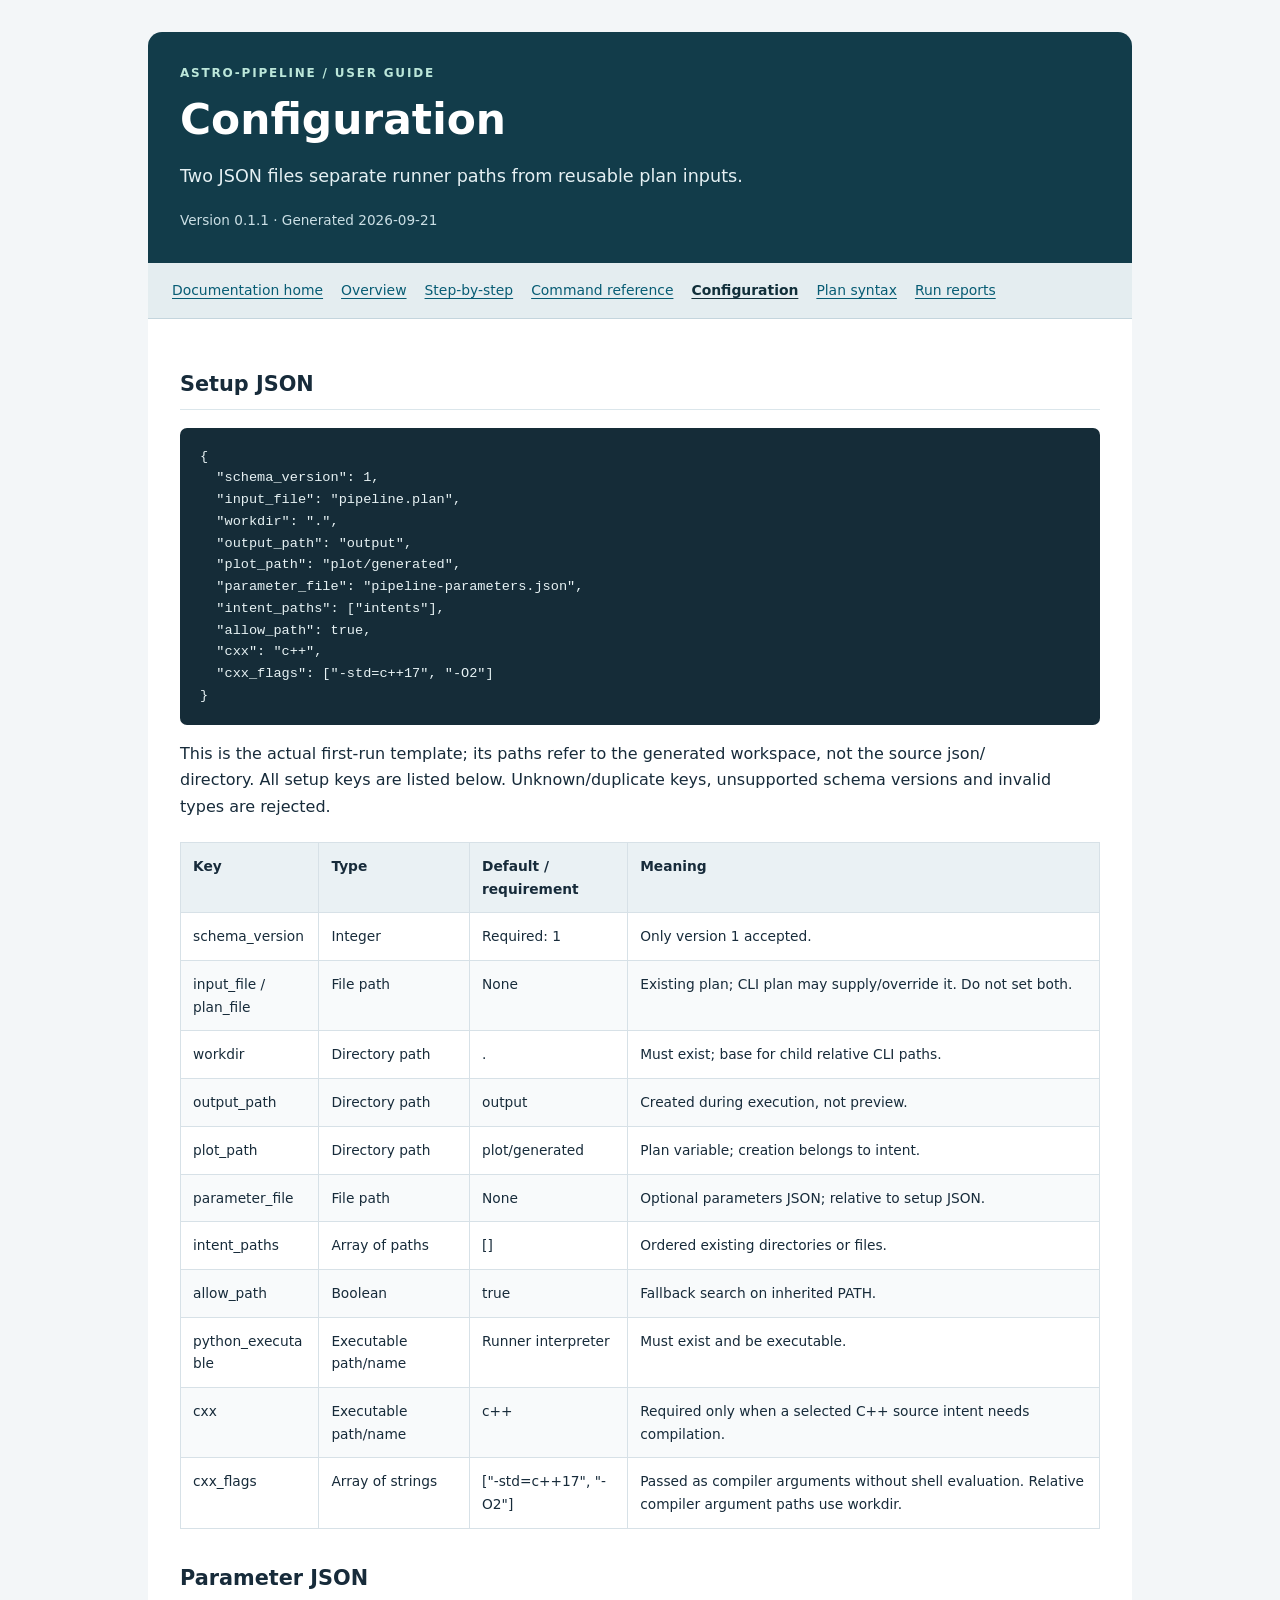
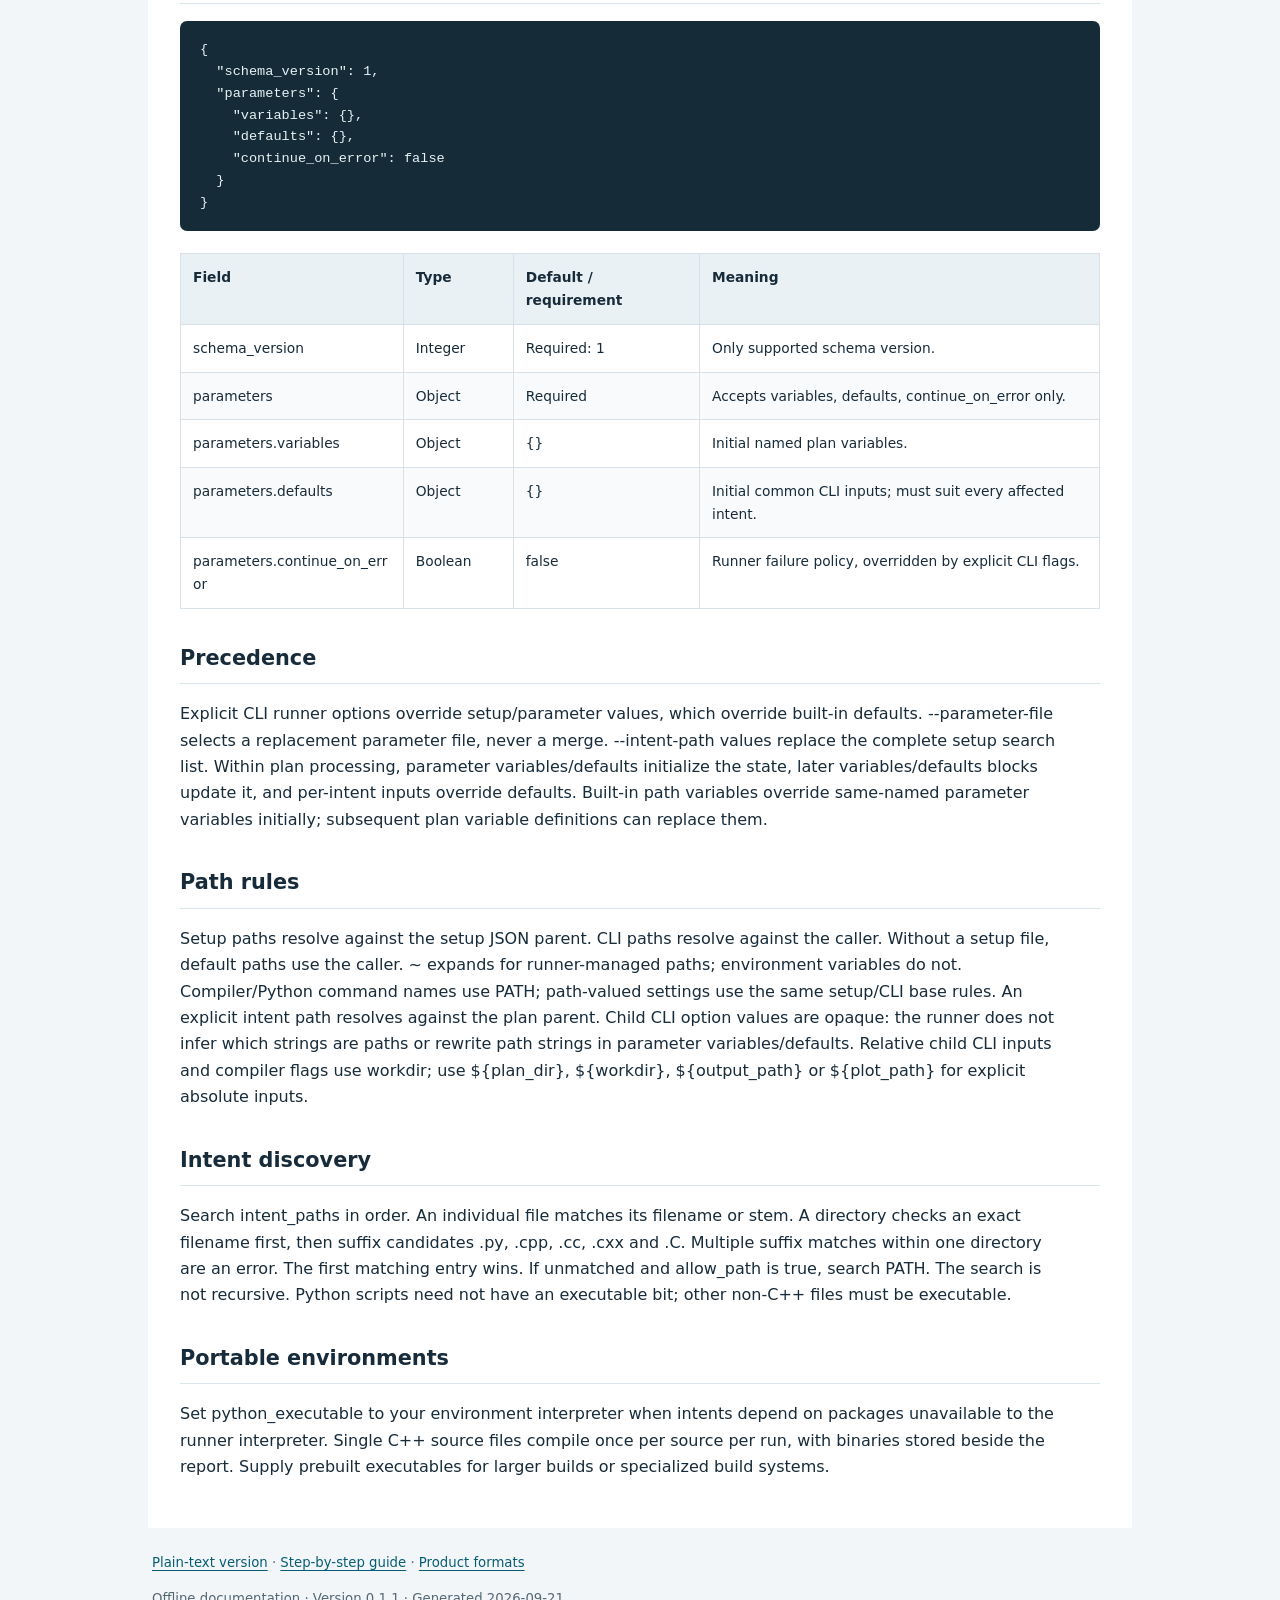
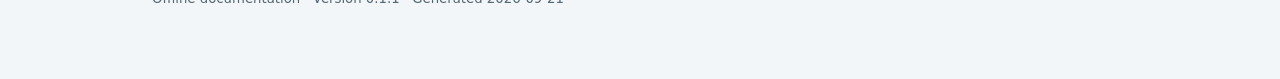
==== docs/astro-pipeline-configuration.html @ 8d509299 "Release 0.1.1 with offline manuals and correct version reporting" ====
<!doctype html>
<html lang="en"><head><meta charset="utf-8"><meta name="viewport" content="width=device-width, initial-scale=1"><title>Configuration · astro-pipeline</title><link rel="stylesheet" href="style.css"></head><body><a class="skip" href="#content">Skip to content</a><header><p class="eyebrow">ASTRO-PIPELINE / USER GUIDE</p><h1>Configuration</h1><p class="subtitle">Two JSON files separate runner paths from reusable plan inputs.</p><p class="version">Version 0.1.1 · Generated 2026-09-21</p></header><nav aria-label="Documentation Tree"><a href="index.html">Documentation home</a><a href="README.html">Overview</a><a href="astro-pipeline-step-by-step.html">Step-by-step</a><a href="pipeline-plan-run.html">Command reference</a><a href="astro-pipeline-configuration.html" aria-current="page">Configuration</a><a href="astro-pipeline-plan-syntax.html">Plan syntax</a><a href="astro-pipeline-product-report.html">Run reports</a></nav><main id="content"><h2>Setup JSON</h2><pre><code>{
  &quot;schema_version&quot;: 1,
  &quot;input_file&quot;: &quot;pipeline.plan&quot;,
  &quot;workdir&quot;: &quot;.&quot;,
  &quot;output_path&quot;: &quot;output&quot;,
  &quot;plot_path&quot;: &quot;plot/generated&quot;,
  &quot;parameter_file&quot;: &quot;pipeline-parameters.json&quot;,
  &quot;intent_paths&quot;: [&quot;intents&quot;],
  &quot;allow_path&quot;: true,
  &quot;cxx&quot;: &quot;c++&quot;,
  &quot;cxx_flags&quot;: [&quot;-std=c++17&quot;, &quot;-O2&quot;]
}</code></pre><p>This is the actual first-run template; its paths refer to the generated workspace, not the source json/ directory. All setup keys are listed below. Unknown/duplicate keys, unsupported schema versions and invalid types are rejected.</p><div class="table-wrap"><table><thead><tr><th scope="col">Key</th><th scope="col">Type</th><th scope="col">Default / requirement</th><th scope="col">Meaning</th></tr></thead><tbody><tr><td>schema_version</td><td>Integer</td><td>Required: 1</td><td>Only version 1 accepted.</td></tr><tr><td>input_file / plan_file</td><td>File path</td><td>None</td><td>Existing plan; CLI plan may supply/override it. Do not set both.</td></tr><tr><td>workdir</td><td>Directory path</td><td>.</td><td>Must exist; base for child relative CLI paths.</td></tr><tr><td>output_path</td><td>Directory path</td><td>output</td><td>Created during execution, not preview.</td></tr><tr><td>plot_path</td><td>Directory path</td><td>plot/generated</td><td>Plan variable; creation belongs to intent.</td></tr><tr><td>parameter_file</td><td>File path</td><td>None</td><td>Optional parameters JSON; relative to setup JSON.</td></tr><tr><td>intent_paths</td><td>Array of paths</td><td>[]</td><td>Ordered existing directories or files.</td></tr><tr><td>allow_path</td><td>Boolean</td><td>true</td><td>Fallback search on inherited PATH.</td></tr><tr><td>python_executable</td><td>Executable path/name</td><td>Runner interpreter</td><td>Must exist and be executable.</td></tr><tr><td>cxx</td><td>Executable path/name</td><td>c++</td><td>Required only when a selected C++ source intent needs compilation.</td></tr><tr><td>cxx_flags</td><td>Array of strings</td><td>[&quot;-std=c++17&quot;, &quot;-O2&quot;]</td><td>Passed as compiler arguments without shell evaluation. Relative compiler argument paths use workdir.</td></tr></tbody></table></div><h2>Parameter JSON</h2><pre><code>{
  &quot;schema_version&quot;: 1,
  &quot;parameters&quot;: {
    &quot;variables&quot;: {},
    &quot;defaults&quot;: {},
    &quot;continue_on_error&quot;: false
  }
}</code></pre><div class="table-wrap"><table><thead><tr><th scope="col">Field</th><th scope="col">Type</th><th scope="col">Default / requirement</th><th scope="col">Meaning</th></tr></thead><tbody><tr><td>schema_version</td><td>Integer</td><td>Required: 1</td><td>Only supported schema version.</td></tr><tr><td>parameters</td><td>Object</td><td>Required</td><td>Accepts variables, defaults, continue_on_error only.</td></tr><tr><td>parameters.variables</td><td>Object</td><td>{}</td><td>Initial named plan variables.</td></tr><tr><td>parameters.defaults</td><td>Object</td><td>{}</td><td>Initial common CLI inputs; must suit every affected intent.</td></tr><tr><td>parameters.continue_on_error</td><td>Boolean</td><td>false</td><td>Runner failure policy, overridden by explicit CLI flags.</td></tr></tbody></table></div><h2>Precedence</h2><p>Explicit CLI runner options override setup/parameter values, which override built-in defaults. --parameter-file selects a replacement parameter file, never a merge. --intent-path values replace the complete setup search list. Within plan processing, parameter variables/defaults initialize the state, later variables/defaults blocks update it, and per-intent inputs override defaults. Built-in path variables override same-named parameter variables initially; subsequent plan variable definitions can replace them.</p><h2>Path rules</h2><p>Setup paths resolve against the setup JSON parent. CLI paths resolve against the caller. Without a setup file, default paths use the caller. ~ expands for runner-managed paths; environment variables do not. Compiler/Python command names use PATH; path-valued settings use the same setup/CLI base rules. An explicit intent path resolves against the plan parent. Child CLI option values are opaque: the runner does not infer which strings are paths or rewrite path strings in parameter variables/defaults. Relative child CLI inputs and compiler flags use workdir; use ${plan_dir}, ${workdir}, ${output_path} or ${plot_path} for explicit absolute inputs.</p><h2>Intent discovery</h2><p>Search intent_paths in order. An individual file matches its filename or stem. A directory checks an exact filename first, then suffix candidates .py, .cpp, .cc, .cxx and .C. Multiple suffix matches within one directory are an error. The first matching entry wins. If unmatched and allow_path is true, search PATH. The search is not recursive. Python scripts need not have an executable bit; other non-C++ files must be executable.</p><h2>Portable environments</h2><p>Set python_executable to your environment interpreter when intents depend on packages unavailable to the runner interpreter. Single C++ source files compile once per source per run, with binaries stored beside the report. Supply prebuilt executables for larger builds or specialized build systems.</p></main><footer><a href="astro-pipeline-configuration.txt">Plain-text version</a> · <a href="astro-pipeline-step-by-step.html">Step-by-step guide</a> · <a href="astro-pipeline-product-report.html">Product formats</a><p>Offline documentation · Version 0.1.1 · Generated 2026-09-21</p></footer></body></html>
---- docs/style.css ----
:root { color-scheme: light; font-family: system-ui, -apple-system, sans-serif; color: #172b3a; background: #f3f6f8; line-height: 1.65; }
* { box-sizing: border-box; }
body { max-width: 1040px; margin: auto; padding: 32px 28px; }
header { padding: 32px; border-radius: 14px 14px 0 0; background: #123c4a; color: #fff; }
h1 { font-size: clamp(1.8rem, 5vw, 2.65rem); line-height: 1.15; margin: 12px 0; }
.eyebrow { font-size: .75rem; letter-spacing: .15em; color: #bce7da; font-weight: 700; margin: 0; }
.subtitle { font-size: 1.1rem; max-width: 760px; color: #e5f0f3; }
.version { font-size: .85rem; color: #cbdfe5; margin-bottom: 0; }
nav { display: flex; flex-wrap: wrap; gap: 6px 18px; padding: 16px 24px; background: #e4edf0; border-bottom: 1px solid #c4d5dd; }
a { color: #075c74; text-underline-offset: 3px; }
nav a { font-size: .87rem; }
nav a[aria-current] { font-weight: 750; color: #112f3a; }
main { padding: 16px 32px 32px; background: white; }
h2 { font-size: 1.3rem; border-bottom: 1px solid #dbe6eb; padding-bottom: 8px; margin-top: 32px; }
p { max-width: 86ch; }
pre { background: #152c38; color: #e7f2f4; padding: 18px 20px; border-radius: 7px; overflow-x: auto; font-size: .85rem; line-height: 1.6; }
code { font-family: ui-monospace, monospace; }
.table-wrap { overflow-x: auto; margin: 22px 0; }
table { width: 100%; border-collapse: collapse; font-size: .86rem; text-align: left; }
th { background: #eaf1f4; font-weight: 700; }
th, td { padding: 12px; border: 1px solid #d7e1e7; vertical-align: top; overflow-wrap: anywhere; min-width: 110px; }
tr:nth-child(even) { background: #f8fafb; }
footer { font-size: .83rem; padding: 24px 4px; color: #536875; }
.skip { position: absolute; left: -10000px; }
.skip:focus { position: static; }
@media (max-width: 600px) { body { padding: 12px; } header { padding: 24px 20px; } main { padding: 8px 18px 24px; } nav { padding: 14px 18px; } pre { padding: 14px; } }
@media print { body { max-width: none; padding: 0; background: white; } nav, .skip { display: none; } pre { white-space: pre-wrap; color: black; background: #eee; } }
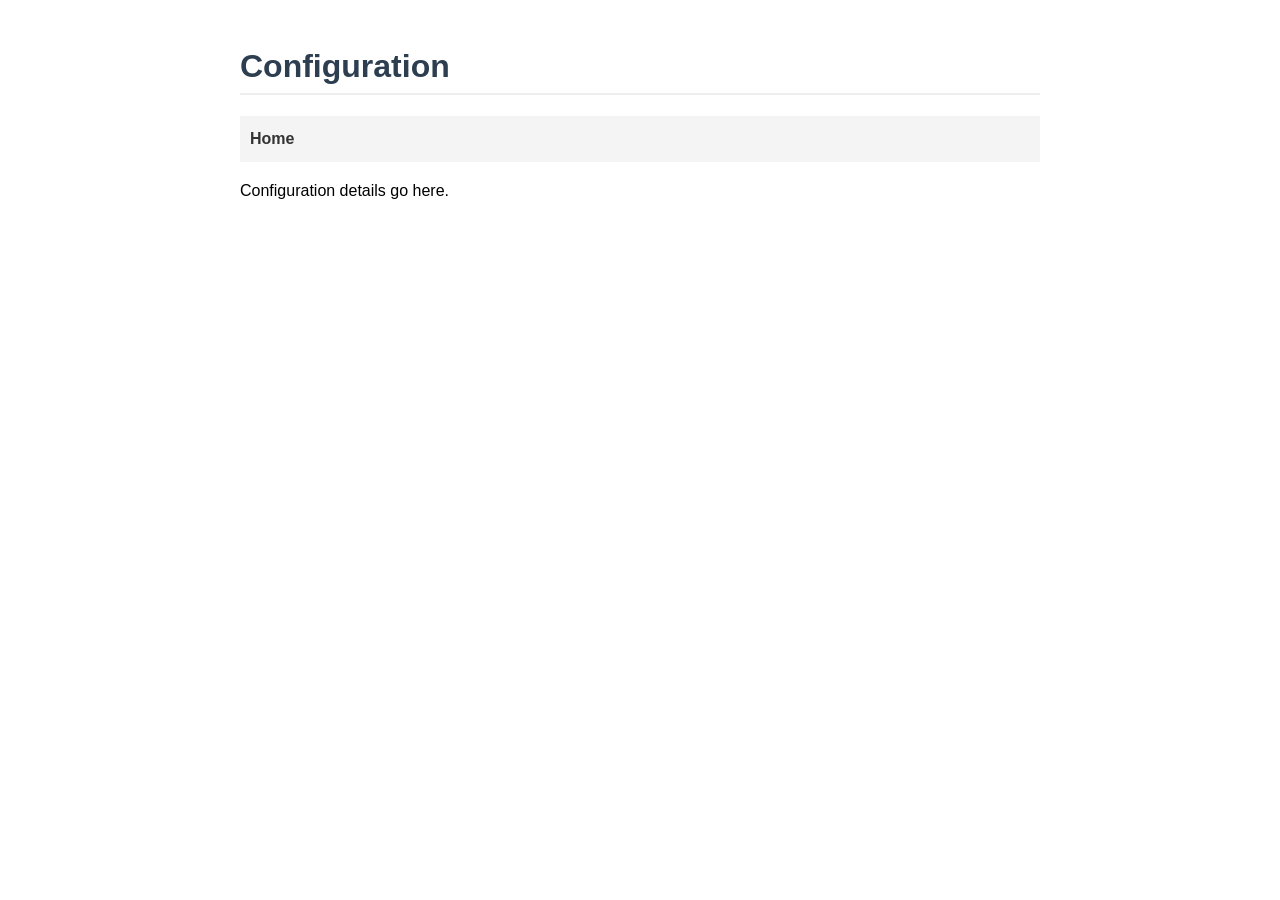
==== commit 9f212ccb: "chore: bump version to 0.2.0 and update documentation with installation best practices" ====
--- a/docs/astro-pipeline-configuration.html
+++ b/docs/astro-pipeline-configuration.html
@@ -1,20 +1,12 @@
-<!doctype html>
-<html lang="en"><head><meta charset="utf-8"><meta name="viewport" content="width=device-width, initial-scale=1"><title>Configuration · astro-pipeline</title><link rel="stylesheet" href="style.css"></head><body><a class="skip" href="#content">Skip to content</a><header><p class="eyebrow">ASTRO-PIPELINE / USER GUIDE</p><h1>Configuration</h1><p class="subtitle">Two JSON files separate runner paths from reusable plan inputs.</p><p class="version">Version 0.1.1 · Generated 2026-09-21</p></header><nav aria-label="Documentation Tree"><a href="index.html">Documentation home</a><a href="README.html">Overview</a><a href="astro-pipeline-step-by-step.html">Step-by-step</a><a href="pipeline-plan-run.html">Command reference</a><a href="astro-pipeline-configuration.html" aria-current="page">Configuration</a><a href="astro-pipeline-plan-syntax.html">Plan syntax</a><a href="astro-pipeline-product-report.html">Run reports</a></nav><main id="content"><h2>Setup JSON</h2><pre><code>{
-  &quot;schema_version&quot;: 1,
-  &quot;input_file&quot;: &quot;pipeline.plan&quot;,
-  &quot;workdir&quot;: &quot;.&quot;,
-  &quot;output_path&quot;: &quot;output&quot;,
-  &quot;plot_path&quot;: &quot;plot/generated&quot;,
-  &quot;parameter_file&quot;: &quot;pipeline-parameters.json&quot;,
-  &quot;intent_paths&quot;: [&quot;intents&quot;],
-  &quot;allow_path&quot;: true,
-  &quot;cxx&quot;: &quot;c++&quot;,
-  &quot;cxx_flags&quot;: [&quot;-std=c++17&quot;, &quot;-O2&quot;]
-}</code></pre><p>This is the actual first-run template; its paths refer to the generated workspace, not the source json/ directory. All setup keys are listed below. Unknown/duplicate keys, unsupported schema versions and invalid types are rejected.</p><div class="table-wrap"><table><thead><tr><th scope="col">Key</th><th scope="col">Type</th><th scope="col">Default / requirement</th><th scope="col">Meaning</th></tr></thead><tbody><tr><td>schema_version</td><td>Integer</td><td>Required: 1</td><td>Only version 1 accepted.</td></tr><tr><td>input_file / plan_file</td><td>File path</td><td>None</td><td>Existing plan; CLI plan may supply/override it. Do not set both.</td></tr><tr><td>workdir</td><td>Directory path</td><td>.</td><td>Must exist; base for child relative CLI paths.</td></tr><tr><td>output_path</td><td>Directory path</td><td>output</td><td>Created during execution, not preview.</td></tr><tr><td>plot_path</td><td>Directory path</td><td>plot/generated</td><td>Plan variable; creation belongs to intent.</td></tr><tr><td>parameter_file</td><td>File path</td><td>None</td><td>Optional parameters JSON; relative to setup JSON.</td></tr><tr><td>intent_paths</td><td>Array of paths</td><td>[]</td><td>Ordered existing directories or files.</td></tr><tr><td>allow_path</td><td>Boolean</td><td>true</td><td>Fallback search on inherited PATH.</td></tr><tr><td>python_executable</td><td>Executable path/name</td><td>Runner interpreter</td><td>Must exist and be executable.</td></tr><tr><td>cxx</td><td>Executable path/name</td><td>c++</td><td>Required only when a selected C++ source intent needs compilation.</td></tr><tr><td>cxx_flags</td><td>Array of strings</td><td>[&quot;-std=c++17&quot;, &quot;-O2&quot;]</td><td>Passed as compiler arguments without shell evaluation. Relative compiler argument paths use workdir.</td></tr></tbody></table></div><h2>Parameter JSON</h2><pre><code>{
-  &quot;schema_version&quot;: 1,
-  &quot;parameters&quot;: {
-    &quot;variables&quot;: {},
-    &quot;defaults&quot;: {},
-    &quot;continue_on_error&quot;: false
-  }
-}</code></pre><div class="table-wrap"><table><thead><tr><th scope="col">Field</th><th scope="col">Type</th><th scope="col">Default / requirement</th><th scope="col">Meaning</th></tr></thead><tbody><tr><td>schema_version</td><td>Integer</td><td>Required: 1</td><td>Only supported schema version.</td></tr><tr><td>parameters</td><td>Object</td><td>Required</td><td>Accepts variables, defaults, continue_on_error only.</td></tr><tr><td>parameters.variables</td><td>Object</td><td>{}</td><td>Initial named plan variables.</td></tr><tr><td>parameters.defaults</td><td>Object</td><td>{}</td><td>Initial common CLI inputs; must suit every affected intent.</td></tr><tr><td>parameters.continue_on_error</td><td>Boolean</td><td>false</td><td>Runner failure policy, overridden by explicit CLI flags.</td></tr></tbody></table></div><h2>Precedence</h2><p>Explicit CLI runner options override setup/parameter values, which override built-in defaults. --parameter-file selects a replacement parameter file, never a merge. --intent-path values replace the complete setup search list. Within plan processing, parameter variables/defaults initialize the state, later variables/defaults blocks update it, and per-intent inputs override defaults. Built-in path variables override same-named parameter variables initially; subsequent plan variable definitions can replace them.</p><h2>Path rules</h2><p>Setup paths resolve against the setup JSON parent. CLI paths resolve against the caller. Without a setup file, default paths use the caller. ~ expands for runner-managed paths; environment variables do not. Compiler/Python command names use PATH; path-valued settings use the same setup/CLI base rules. An explicit intent path resolves against the plan parent. Child CLI option values are opaque: the runner does not infer which strings are paths or rewrite path strings in parameter variables/defaults. Relative child CLI inputs and compiler flags use workdir; use ${plan_dir}, ${workdir}, ${output_path} or ${plot_path} for explicit absolute inputs.</p><h2>Intent discovery</h2><p>Search intent_paths in order. An individual file matches its filename or stem. A directory checks an exact filename first, then suffix candidates .py, .cpp, .cc, .cxx and .C. Multiple suffix matches within one directory are an error. The first matching entry wins. If unmatched and allow_path is true, search PATH. The search is not recursive. Python scripts need not have an executable bit; other non-C++ files must be executable.</p><h2>Portable environments</h2><p>Set python_executable to your environment interpreter when intents depend on packages unavailable to the runner interpreter. Single C++ source files compile once per source per run, with binaries stored beside the report. Supply prebuilt executables for larger builds or specialized build systems.</p></main><footer><a href="astro-pipeline-configuration.txt">Plain-text version</a> · <a href="astro-pipeline-step-by-step.html">Step-by-step guide</a> · <a href="astro-pipeline-product-report.html">Product formats</a><p>Offline documentation · Version 0.1.1 · Generated 2026-09-21</p></footer></body></html>
+<!DOCTYPE html>
+<html lang="en">
+<head>
+    <meta charset="UTF-8"><title>Configuration | astro-pipeline</title>
+    <link rel="stylesheet" href="style.css">
+</head>
+<body>
+    <h1>Configuration</h1>
+    <nav><ul><li><a href="index.html">Home</a></li></ul></nav>
+    <main><p>Configuration details go here.</p></main>
+</body>
+</html>
--- a/docs/style.css
+++ b/docs/style.css
@@ -1,27 +1,4 @@
-:root { color-scheme: light; font-family: system-ui, -apple-system, sans-serif; color: #172b3a; background: #f3f6f8; line-height: 1.65; }
-* { box-sizing: border-box; }
-body { max-width: 1040px; margin: auto; padding: 32px 28px; }
-header { padding: 32px; border-radius: 14px 14px 0 0; background: #123c4a; color: #fff; }
-h1 { font-size: clamp(1.8rem, 5vw, 2.65rem); line-height: 1.15; margin: 12px 0; }
-.eyebrow { font-size: .75rem; letter-spacing: .15em; color: #bce7da; font-weight: 700; margin: 0; }
-.subtitle { font-size: 1.1rem; max-width: 760px; color: #e5f0f3; }
-.version { font-size: .85rem; color: #cbdfe5; margin-bottom: 0; }
-nav { display: flex; flex-wrap: wrap; gap: 6px 18px; padding: 16px 24px; background: #e4edf0; border-bottom: 1px solid #c4d5dd; }
-a { color: #075c74; text-underline-offset: 3px; }
-nav a { font-size: .87rem; }
-nav a[aria-current] { font-weight: 750; color: #112f3a; }
-main { padding: 16px 32px 32px; background: white; }
-h2 { font-size: 1.3rem; border-bottom: 1px solid #dbe6eb; padding-bottom: 8px; margin-top: 32px; }
-p { max-width: 86ch; }
-pre { background: #152c38; color: #e7f2f4; padding: 18px 20px; border-radius: 7px; overflow-x: auto; font-size: .85rem; line-height: 1.6; }
-code { font-family: ui-monospace, monospace; }
-.table-wrap { overflow-x: auto; margin: 22px 0; }
-table { width: 100%; border-collapse: collapse; font-size: .86rem; text-align: left; }
-th { background: #eaf1f4; font-weight: 700; }
-th, td { padding: 12px; border: 1px solid #d7e1e7; vertical-align: top; overflow-wrap: anywhere; min-width: 110px; }
-tr:nth-child(even) { background: #f8fafb; }
-footer { font-size: .83rem; padding: 24px 4px; color: #536875; }
-.skip { position: absolute; left: -10000px; }
-.skip:focus { position: static; }
-@media (max-width: 600px) { body { padding: 12px; } header { padding: 24px 20px; } main { padding: 8px 18px 24px; } nav { padding: 14px 18px; } pre { padding: 14px; } }
-@media print { body { max-width: none; padding: 0; background: white; } nav, .skip { display: none; } pre { white-space: pre-wrap; color: black; background: #eee; } }
+body { font-family: sans-serif; line-height: 1.6; padding: 20px; max-width: 800px; margin: auto; }
+nav ul { list-style: none; padding: 0; display: flex; gap: 15px; background: #f4f4f4; padding: 10px; }
+nav a { text-decoration: none; color: #333; font-weight: bold; }
+h1 { color: #2c3e50; border-bottom: 2px solid #eee; }
